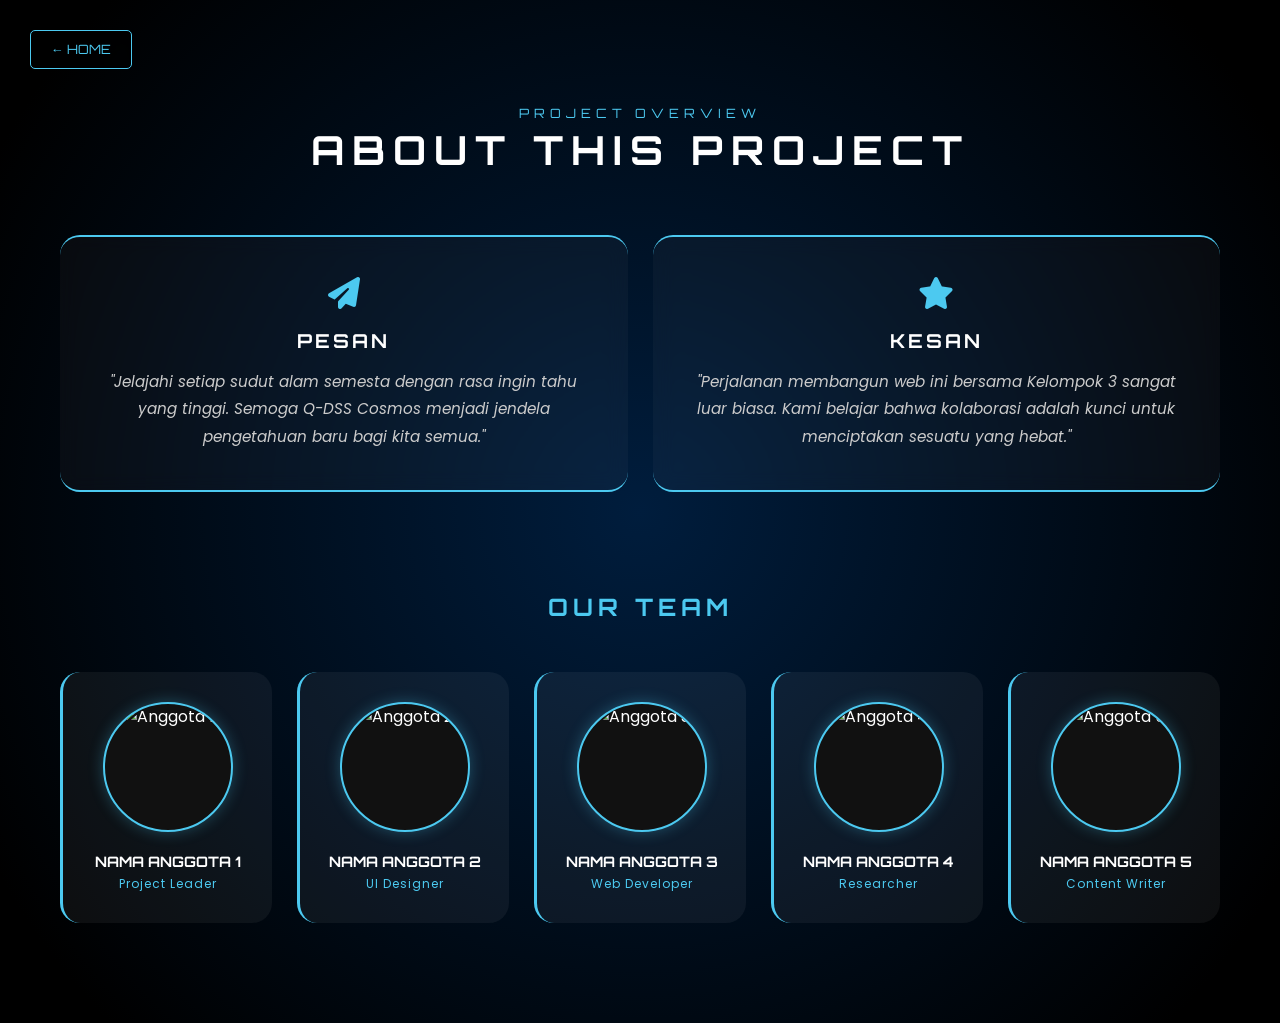
==== about this.html @ 2688fcc8 "Q-DSS" ====
<!DOCTYPE html>
<html lang="id">
<head>
    <meta charset="UTF-8">
    <meta name="viewport" content="width=device-width, initial-scale=1.0">
    <title>About Project | Kelompok 3</title>
    <link rel="stylesheet" href="https://cdnjs.cloudflare.com/ajax/libs/font-awesome/6.5.1/css/all.min.css">
    <style>
        @import url('https://fonts.googleapis.com/css2?family=Orbitron:wght@400;700&family=Poppins:wght@200;400;600&display=swap');

        * { margin: 0; padding: 0; box-sizing: border-box; }

        body {
            background: #000;
            color: white;
            font-family: 'Poppins', sans-serif;
            background-image: radial-gradient(circle at center, #001d3d 0%, #000 90%);
            min-height: 100vh;
        }

        /* Tombol Back */
        .btn-back {
            position: fixed;
            top: 30px;
            left: 30px;
            text-decoration: none;
            color: #4cc9f0;
            font-family: 'Orbitron';
            font-size: 0.8rem;
            border: 1px solid #4cc9f0;
            padding: 10px 20px;
            border-radius: 5px;
            transition: 0.3s;
            z-index: 100;
            background: rgba(0,0,0,0.5);
            backdrop-filter: blur(5px);
        }

        .btn-back:hover { background: #4cc9f0; color: #000; box-shadow: 0 0 20px #4cc9f0; }

        .container {
            max-width: 1200px;
            margin: 0 auto;
            padding: 100px 20px;
        }

        header { text-align: center; margin-bottom: 60px; }
        header h1 {
            font-family: 'Orbitron';
            font-size: 2.5rem;
            letter-spacing: 8px;
            color: #fff;
            margin-bottom: 10px;
        }
        header span { color: #4cc9f0; font-family: 'Orbitron'; letter-spacing: 5px; font-size: 0.8rem; }

        /* --- PESAN & KESAN (DI ATAS) --- */
        .feedback-section {
            display: grid;
            grid-template-columns: repeat(auto-fit, minmax(300px, 1fr));
            gap: 25px;
            margin-bottom: 100px;
        }

        .feedback-box {
            background: rgba(255, 255, 255, 0.03);
            padding: 40px;
            border-radius: 20px;
            border-top: 2px solid #4cc9f0;
            border-bottom: 2px solid #4cc9f0;
            backdrop-filter: blur(10px);
            text-align: center;
            transition: 0.3s;
        }

        .feedback-box:hover { background: rgba(76, 201, 240, 0.05); }

        .feedback-box i { font-size: 2rem; color: #4cc9f0; margin-bottom: 20px; display: block; }
        .feedback-box h2 { font-family: 'Orbitron'; font-size: 1.2rem; color: #fff; margin-bottom: 15px; letter-spacing: 3px; }
        .feedback-box p { font-size: 0.95rem; line-height: 1.8; color: #ccc; font-style: italic; }

        /* --- ANGGOTA (5 ORANG) --- */
        .team-title {
            text-align: center;
            font-family: 'Orbitron';
            font-size: 1.5rem;
            color: #4cc9f0;
            margin-bottom: 50px;
            letter-spacing: 5px;
        }

        .team-grid {
            display: grid;
            grid-template-columns: repeat(auto-fit, minmax(200px, 1fr));
            gap: 25px;
            justify-content: center;
        }

        .member-card {
            background: rgba(255, 255, 255, 0.05);
            padding: 30px 20px;
            border-radius: 20px;
            text-align: center;
            border-left: 3px solid #4cc9f0; /* Garis vertikal biru */
            transition: 0.4s;
        }

        .member-card:hover { transform: translateY(-10px); background: rgba(76, 201, 240, 0.1); }

        .photo-frame {
            width: 130px;
            height: 130px;
            margin: 0 auto 20px;
            border: 2px solid #4cc9f0;
            border-radius: 50%;
            overflow: hidden;
            background: #111;
            box-shadow: 0 0 15px rgba(76, 201, 240, 0.3);
        }

        .photo-frame img { width: 100%; height: 100%; object-fit: cover; }

        .member-card h3 { font-family: 'Orbitron'; font-size: 0.9rem; margin-bottom: 5px; color: #fff; }
        .member-card p { font-size: 0.75rem; color: #4cc9f0; letter-spacing: 1px; }

        @media (max-width: 768px) {
            header h1 { font-size: 1.8rem; }
        }
    </style>
</head>
<body>

    <a href="index.html" class="btn-back">← HOME</a>

    <div class="container">
        <header>
            <span>PROJECT OVERVIEW</span>
            <h1>ABOUT THIS PROJECT</h1>
        </header>

        <div class="feedback-section">
            <div class="feedback-box">
                <i class="fa-solid fa-paper-plane"></i>
                <h2>PESAN</h2>
                <p>"Jelajahi setiap sudut alam semesta dengan rasa ingin tahu yang tinggi. Semoga Q-DSS Cosmos menjadi jendela pengetahuan baru bagi kita semua."</p>
            </div>
            <div class="feedback-box">
                <i class="fa-solid fa-star"></i>
                <h2>KESAN</h2>
                <p>"Perjalanan membangun web ini bersama Kelompok 3 sangat luar biasa. Kami belajar bahwa kolaborasi adalah kunci untuk menciptakan sesuatu yang hebat."</p>
            </div>
        </div>

        <h2 class="team-title">OUR TEAM</h2>
        
        <div class="team-grid">
            <div class="member-card">
                <div class="photo-frame">
                    <img src="foto1.jpg" alt="Anggota 1">
                </div>
                <h3>NAMA ANGGOTA 1</h3>
                <p>Project Leader</p>
            </div>

            <div class="member-card">
                <div class="photo-frame">
                    <img src="foto2.jpg" alt="Anggota 2">
                </div>
                <h3>NAMA ANGGOTA 2</h3>
                <p>UI Designer</p>
            </div>

            <div class="member-card">
                <div class="photo-frame">
                    <img src="foto3.jpg" alt="Anggota 3">
                </div>
                <h3>NAMA ANGGOTA 3</h3>
                <p>Web Developer</p>
            </div>

            <div class="member-card">
                <div class="photo-frame">
                    <img src="foto4.jpg" alt="Anggota 4">
                </div>
                <h3>NAMA ANGGOTA 4</h3>
                <p>Researcher</p>
            </div>

            <div class="member-card">
                <div class="photo-frame">
                    <img src="foto5.jpg" alt="Anggota 5">
                </div>
                <h3>NAMA ANGGOTA 5</h3>
                <p>Content Writer</p>
            </div>
        </div>
    </div>

</body>
</html>
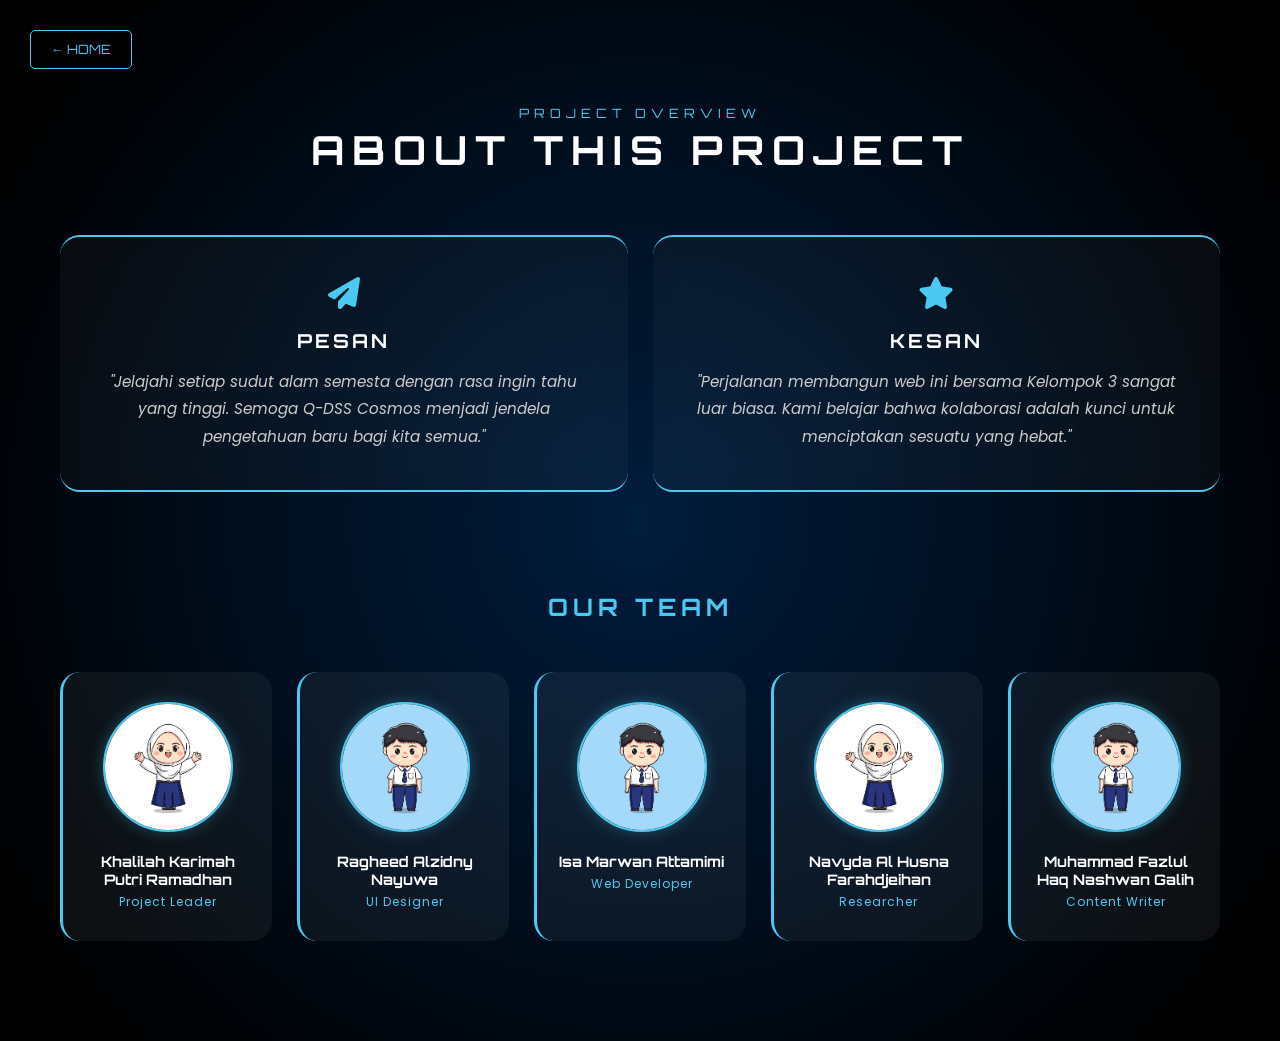
==== commit 6982b35d: "Add files via upload" ====
--- a/about this.html
+++ b/about this.html
@@ -156,41 +156,41 @@
         <div class="team-grid">
             <div class="member-card">
                 <div class="photo-frame">
-                    <img src="foto1.jpg" alt="Anggota 1">
-                </div>
-                <h3>NAMA ANGGOTA 1</h3>
+                    <img src="siswa-smp-indonesia-karakter-gadis-hijab-lucu_380474-906.avif" alt="Anggota 1">
+                </div>
+                <h3>Khalilah Karimah Putri Ramadhan</h3>
                 <p>Project Leader</p>
             </div>
 
             <div class="member-card">
                 <div class="photo-frame">
-                    <img src="foto2.jpg" alt="Anggota 2">
-                </div>
-                <h3>NAMA ANGGOTA 2</h3>
+                    <img src="siswa-indonesia-smp-karakter-anak-laki-laki-kawaii-yang-lucu_380474-748.avif" alt="Anggota 2">
+                </div>
+                <h3>Ragheed Alzidny Nayuwa</h3>
                 <p>UI Designer</p>
             </div>
 
             <div class="member-card">
                 <div class="photo-frame">
-                    <img src="foto3.jpg" alt="Anggota 3">
-                </div>
-                <h3>NAMA ANGGOTA 3</h3>
+                    <img src="siswa-indonesia-smp-karakter-anak-laki-laki-kawaii-yang-lucu_380474-748.avif" alt="Anggota 3">
+                </div>
+                <h3>Isa Marwan Attamimi</h3>
                 <p>Web Developer</p>
             </div>
 
             <div class="member-card">
                 <div class="photo-frame">
-                    <img src="foto4.jpg" alt="Anggota 4">
-                </div>
-                <h3>NAMA ANGGOTA 4</h3>
+                    <img src="siswa-smp-indonesia-karakter-gadis-hijab-lucu_380474-906.avif" alt="Anggota 4">
+                </div>
+                <h3>Navyda Al Husna Farahdjeihan</h3>
                 <p>Researcher</p>
             </div>
 
             <div class="member-card">
                 <div class="photo-frame">
-                    <img src="foto5.jpg" alt="Anggota 5">
-                </div>
-                <h3>NAMA ANGGOTA 5</h3>
+                    <img src="siswa-indonesia-smp-karakter-anak-laki-laki-kawaii-yang-lucu_380474-748.avif" alt="Anggota 5">
+                </div>
+                <h3>Muhammad Fazlul Haq Nashwan Galih</h3>
                 <p>Content Writer</p>
             </div>
         </div>
